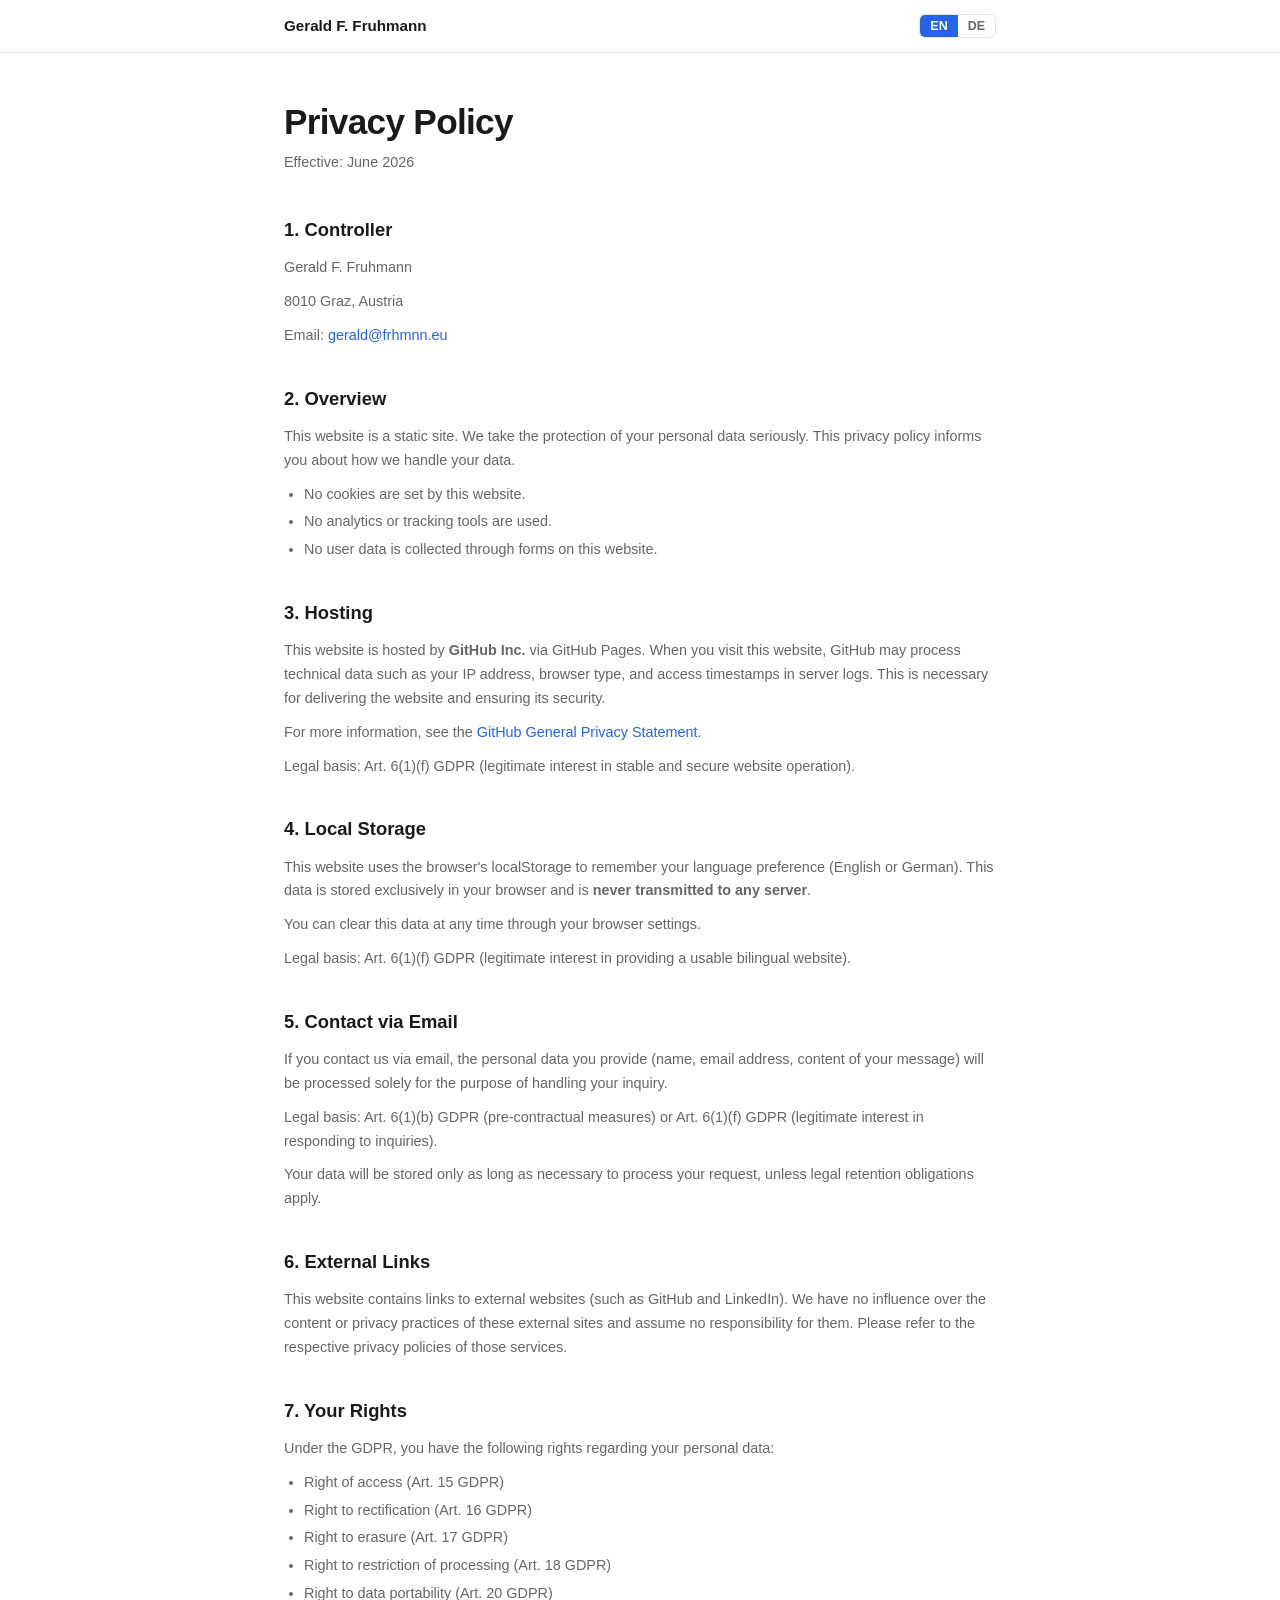
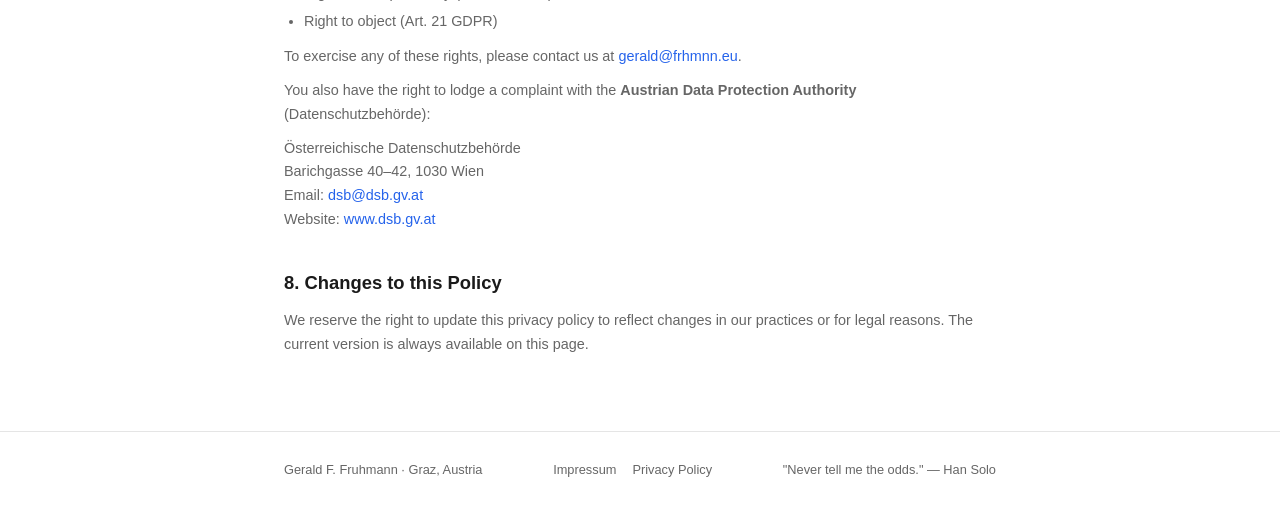
==== datenschutz.html @ 064fef0f "added Data-Protection and Imprint" ====
<!DOCTYPE html>
<html lang="en">
<head>
  <meta charset="UTF-8" />
  <meta name="viewport" content="width=device-width, initial-scale=1.0" />
  <title>Datenschutz — Gerald F. Fruhmann</title>
  <meta name="description" content="Datenschutzerkl&auml;rung / Privacy Policy for Gerald F. Fruhmann — AI, Compliance & Technology Consulting, Graz, Austria." />
  <link rel="canonical" href="https://gerfru.github.io/datenschutz" />
  <meta name="robots" content="noindex, follow" />

  <!-- Favicon -->
  <link rel="icon" type="image/svg+xml" href="data:image/svg+xml,%3Csvg xmlns='http://www.w3.org/2000/svg' viewBox='0 0 64 64'%3E%3Crect width='64' height='64' rx='14' fill='%232563eb'/%3E%3Ctext x='32' y='41' font-family='-apple-system,BlinkMacSystemFont,sans-serif' font-size='28' font-weight='700' fill='white' text-anchor='middle'%3EGF%3C/text%3E%3C/svg%3E" />

  <link rel="stylesheet" href="style.css" />
</head>
<body>

  <a class="skip-link" href="#content">Skip to content</a>

  <nav role="navigation" aria-label="Main navigation">
    <div class="container">
      <a class="nav-name" href="/">Gerald F. Fruhmann</a>
      <div class="nav-right">
        <div class="lang-toggle" role="group" aria-label="Language">
          <button data-lang="en" class="active" aria-pressed="true">EN</button>
          <button data-lang="de" aria-pressed="false">DE</button>
        </div>
      </div>
    </div>
  </nav>

  <main id="content" class="container" style="padding-top:48px; padding-bottom:64px;">
    <div class="legal-content">

      <!-- ── English ── -->
      <div lang="en">
        <h1>Privacy Policy</h1>
        <p class="legal-subtitle">Effective: June 2026</p>

        <h2>1. Controller</h2>
        <p>Gerald F. Fruhmann</p>
        <p>8010 Graz, Austria</p>
        <p>Email: <a href="mailto:gerald@frhmnn.eu">gerald@frhmnn.eu</a></p>

        <h2>2. Overview</h2>
        <p>This website is a static site. We take the protection of your personal data seriously. This privacy policy informs you about how we handle your data.</p>
        <ul>
          <li>No cookies are set by this website.</li>
          <li>No analytics or tracking tools are used.</li>
          <li>No user data is collected through forms on this website.</li>
        </ul>

        <h2>3. Hosting</h2>
        <p>This website is hosted by <strong>GitHub Inc.</strong> via GitHub Pages. When you visit this website, GitHub may process technical data such as your IP address, browser type, and access timestamps in server logs. This is necessary for delivering the website and ensuring its security.</p>
        <p>For more information, see the <a href="https://docs.github.com/en/site-policy/privacy-policies/github-general-privacy-statement" target="_blank" rel="noopener">GitHub General Privacy Statement</a>.</p>
        <p>Legal basis: Art. 6(1)(f) GDPR (legitimate interest in stable and secure website operation).</p>

        <h2>4. Local Storage</h2>
        <p>This website uses the browser's localStorage to remember your language preference (English or German). This data is stored exclusively in your browser and is <strong>never transmitted to any server</strong>.</p>
        <p>You can clear this data at any time through your browser settings.</p>
        <p>Legal basis: Art. 6(1)(f) GDPR (legitimate interest in providing a usable bilingual website).</p>

        <h2>5. Contact via Email</h2>
        <p>If you contact us via email, the personal data you provide (name, email address, content of your message) will be processed solely for the purpose of handling your inquiry.</p>
        <p>Legal basis: Art. 6(1)(b) GDPR (pre-contractual measures) or Art. 6(1)(f) GDPR (legitimate interest in responding to inquiries).</p>
        <p>Your data will be stored only as long as necessary to process your request, unless legal retention obligations apply.</p>

        <h2>6. External Links</h2>
        <p>This website contains links to external websites (such as GitHub and LinkedIn). We have no influence over the content or privacy practices of these external sites and assume no responsibility for them. Please refer to the respective privacy policies of those services.</p>

        <h2>7. Your Rights</h2>
        <p>Under the GDPR, you have the following rights regarding your personal data:</p>
        <ul>
          <li>Right of access (Art. 15 GDPR)</li>
          <li>Right to rectification (Art. 16 GDPR)</li>
          <li>Right to erasure (Art. 17 GDPR)</li>
          <li>Right to restriction of processing (Art. 18 GDPR)</li>
          <li>Right to data portability (Art. 20 GDPR)</li>
          <li>Right to object (Art. 21 GDPR)</li>
        </ul>
        <p>To exercise any of these rights, please contact us at <a href="mailto:gerald@frhmnn.eu">gerald@frhmnn.eu</a>.</p>
        <p>You also have the right to lodge a complaint with the <strong>Austrian Data Protection Authority</strong> (Datenschutzbeh&ouml;rde):</p>
        <p>&Ouml;sterreichische Datenschutzbeh&ouml;rde<br>Barichgasse 40&ndash;42, 1030 Wien<br>Email: <a href="mailto:dsb@dsb.gv.at">dsb@dsb.gv.at</a><br>Website: <a href="https://www.dsb.gv.at" target="_blank" rel="noopener">www.dsb.gv.at</a></p>

        <h2>8. Changes to this Policy</h2>
        <p>We reserve the right to update this privacy policy to reflect changes in our practices or for legal reasons. The current version is always available on this page.</p>
      </div>

      <!-- ── Deutsch ── -->
      <div lang="de">
        <h1>Datenschutzerkl&auml;rung</h1>
        <p class="legal-subtitle">Stand: Juni 2026</p>

        <h2>1. Verantwortlicher</h2>
        <p>Gerald F. Fruhmann</p>
        <p>8010 Graz, &Ouml;sterreich</p>
        <p>E-Mail: <a href="mailto:gerald@frhmnn.eu">gerald@frhmnn.eu</a></p>

        <h2>2. &Uuml;berblick</h2>
        <p>Diese Website ist eine statische Webseite. Der Schutz Ihrer personenbezogenen Daten ist uns ein wichtiges Anliegen. Diese Datenschutzerkl&auml;rung informiert Sie dar&uuml;ber, wie wir mit Ihren Daten umgehen.</p>
        <ul>
          <li>Diese Website setzt keine Cookies.</li>
          <li>Es werden keine Analyse- oder Tracking-Tools verwendet.</li>
          <li>Es werden keine Nutzerdaten &uuml;ber Formulare erhoben.</li>
        </ul>

        <h2>3. Hosting</h2>
        <p>Diese Website wird von <strong>GitHub Inc.</strong> &uuml;ber GitHub Pages gehostet. Beim Besuch dieser Website kann GitHub technische Daten wie Ihre IP-Adresse, den Browsertyp und Zugriffszeitpunkte in Server-Logfiles verarbeiten. Dies ist f&uuml;r die Bereitstellung der Website und die Gew&auml;hrleistung ihrer Sicherheit erforderlich.</p>
        <p>Weitere Informationen finden Sie in der <a href="https://docs.github.com/en/site-policy/privacy-policies/github-general-privacy-statement" target="_blank" rel="noopener">Datenschutzerkl&auml;rung von GitHub</a>.</p>
        <p>Rechtsgrundlage: Art. 6 Abs. 1 lit. f DSGVO (berechtigtes Interesse an einem stabilen und sicheren Websitebetrieb).</p>

        <h2>4. Lokaler Speicher (localStorage)</h2>
        <p>Diese Website nutzt den localStorage des Browsers, um Ihre Spracheinstellung (Englisch oder Deutsch) zu speichern. Diese Daten werden ausschlie&szlig;lich in Ihrem Browser gespeichert und <strong>niemals an einen Server &uuml;bertragen</strong>.</p>
        <p>Sie k&ouml;nnen diese Daten jederzeit &uuml;ber Ihre Browsereinstellungen l&ouml;schen.</p>
        <p>Rechtsgrundlage: Art. 6 Abs. 1 lit. f DSGVO (berechtigtes Interesse an einer benutzerfreundlichen zweisprachigen Website).</p>

        <h2>5. Kontaktaufnahme per E-Mail</h2>
        <p>Wenn Sie uns per E-Mail kontaktieren, werden die von Ihnen mitgeteilten personenbezogenen Daten (Name, E-Mail-Adresse, Nachrichteninhalt) ausschlie&szlig;lich zur Bearbeitung Ihrer Anfrage verarbeitet.</p>
        <p>Rechtsgrundlage: Art. 6 Abs. 1 lit. b DSGVO (vorvertragliche Ma&szlig;nahmen) bzw. Art. 6 Abs. 1 lit. f DSGVO (berechtigtes Interesse an der Beantwortung von Anfragen).</p>
        <p>Ihre Daten werden nur so lange gespeichert, wie es f&uuml;r die Bearbeitung Ihres Anliegens erforderlich ist, sofern keine gesetzlichen Aufbewahrungspflichten bestehen.</p>

        <h2>6. Externe Links</h2>
        <p>Diese Website enth&auml;lt Links zu externen Websites (etwa GitHub und LinkedIn). Auf die Inhalte und Datenschutzpraktiken dieser externen Seiten haben wir keinen Einfluss und &uuml;bernehmen daf&uuml;r keine Verantwortung. Bitte beachten Sie die jeweiligen Datenschutzerkl&auml;rungen dieser Dienste.</p>

        <h2>7. Ihre Rechte</h2>
        <p>Ihnen stehen gem&auml;&szlig; der DSGVO folgende Rechte hinsichtlich Ihrer personenbezogenen Daten zu:</p>
        <ul>
          <li>Auskunftsrecht (Art. 15 DSGVO)</li>
          <li>Recht auf Berichtigung (Art. 16 DSGVO)</li>
          <li>Recht auf L&ouml;schung (Art. 17 DSGVO)</li>
          <li>Recht auf Einschr&auml;nkung der Verarbeitung (Art. 18 DSGVO)</li>
          <li>Recht auf Daten&uuml;bertragbarkeit (Art. 20 DSGVO)</li>
          <li>Widerspruchsrecht (Art. 21 DSGVO)</li>
        </ul>
        <p>Zur Aus&uuml;bung Ihrer Rechte wenden Sie sich bitte an <a href="mailto:gerald@frhmnn.eu">gerald@frhmnn.eu</a>.</p>
        <p>Sie haben au&szlig;erdem das Recht, Beschwerde bei der <strong>&Ouml;sterreichischen Datenschutzbeh&ouml;rde</strong> einzureichen:</p>
        <p>&Ouml;sterreichische Datenschutzbeh&ouml;rde<br>Barichgasse 40&ndash;42, 1030 Wien<br>E-Mail: <a href="mailto:dsb@dsb.gv.at">dsb@dsb.gv.at</a><br>Website: <a href="https://www.dsb.gv.at" target="_blank" rel="noopener">www.dsb.gv.at</a></p>

        <h2>8. &Auml;nderungen dieser Erkl&auml;rung</h2>
        <p>Wir behalten uns vor, diese Datenschutzerkl&auml;rung bei Bedarf anzupassen, um &Auml;nderungen unserer Praktiken oder rechtlichen Anforderungen zu ber&uuml;cksichtigen. Die jeweils aktuelle Fassung ist stets auf dieser Seite abrufbar.</p>
      </div>

    </div>
  </main>

  <footer>
    <div class="container">
      <p>Gerald F. Fruhmann · Graz, Austria</p>
      <div class="footer-legal">
        <a href="/impressum">Impressum</a>
        <a href="/datenschutz"><span lang="en">Privacy Policy</span><span lang="de">Datenschutz</span></a>
      </div>
      <p lang="en">"Never tell me the odds." — Han Solo</p>
      <p lang="de">&bdquo;Sag mir niemals wie meine Chancen stehen.&ldquo; &mdash; Han Solo</p>
    </div>
  </footer>

  <script>
    document.addEventListener('DOMContentLoaded', function() {
      var saved = localStorage.getItem('lang');
      var browser = navigator.language.startsWith('de') ? 'de' : 'en';
      var lang = saved || browser;

      function setLang(l) {
        document.documentElement.lang = l;
        localStorage.setItem('lang', l);
        document.querySelectorAll('.lang-toggle button').forEach(function(btn) {
          var isActive = btn.dataset.lang === l;
          btn.classList.toggle('active', isActive);
          btn.setAttribute('aria-pressed', isActive);
        });
      }

      setLang(lang);

      document.querySelector('.lang-toggle').addEventListener('click', function(e) {
        if (e.target.dataset.lang) setLang(e.target.dataset.lang);
      });
    });
  </script>

</body>
</html>
---- style.css ----
/* ── Reset & Variables ────────────────────────────── */
*, *::before, *::after { box-sizing: border-box; margin: 0; padding: 0; }

:root {
  --text:    #1a1a1a;
  --muted:   #666;
  --border:  #e5e5e5;
  --bg:      #ffffff;
  --bg-soft: #f8f8f8;
  --accent:  #2563eb;
  --radius:  6px;
}

html { font-size: 16px; scroll-behavior: smooth; }

body {
  font-family: -apple-system, BlinkMacSystemFont, "Segoe UI", Helvetica, Arial, sans-serif;
  color: var(--text);
  background: var(--bg);
  line-height: 1.6;
  -webkit-font-smoothing: antialiased;
}

a { color: var(--accent); text-decoration: none; }
a:hover { text-decoration: underline; }

/* ── Language Toggle ─────────────────────────────── */
html[lang="en"] [lang="de"] { display: none; }
html[lang="de"] [lang="en"] { display: none; }

.lang-toggle {
  display: inline-flex;
  align-items: center;
  gap: 0;
  border: 1px solid var(--border);
  border-radius: var(--radius);
  overflow: hidden;
  font-size: 0.78rem;
  font-weight: 600;
  cursor: pointer;
  margin-left: 16px;
}

.lang-toggle button {
  background: none;
  border: none;
  padding: 4px 10px;
  font-size: 0.78rem;
  font-weight: 600;
  cursor: pointer;
  color: var(--muted);
  transition: background 0.15s, color 0.15s;
  font-family: inherit;
}

.lang-toggle button.active {
  background: var(--accent);
  color: #fff;
}

.lang-toggle button:hover:not(.active) {
  background: var(--bg-soft);
  color: var(--text);
}

/* ── Accessibility ────────────────────────────────── */
.skip-link {
  position: absolute;
  top: -100%;
  left: 16px;
  padding: 8px 16px;
  background: var(--accent);
  color: #fff;
  border-radius: var(--radius);
  font-size: 0.85rem;
  font-weight: 500;
  z-index: 100;
  transition: top 0.15s;
}

.skip-link:focus {
  top: 8px;
  text-decoration: none;
}

:focus-visible {
  outline: 2px solid var(--accent);
  outline-offset: 2px;
}

/* ── Layout ─────────────────────────────────────── */
.container {
  max-width: 760px;
  margin: 0 auto;
  padding: 0 24px;
}

/* ── Nav ─────────────────────────────────────────── */
nav {
  position: sticky;
  top: 0;
  z-index: 10;
  background: rgba(255,255,255,0.92);
  backdrop-filter: blur(8px);
  border-bottom: 1px solid var(--border);
}

nav .container {
  display: flex;
  align-items: center;
  justify-content: space-between;
  height: 52px;
}

.nav-name {
  font-weight: 600;
  font-size: 0.95rem;
  color: var(--text);
  text-decoration: none;
}

.nav-name:hover {
  text-decoration: none;
}

.nav-right {
  display: flex;
  align-items: center;
  gap: 0;
}

.nav-links {
  display: flex;
  gap: 24px;
  list-style: none;
}

.nav-links a {
  font-size: 0.85rem;
  color: var(--muted);
}

.nav-links a:hover { color: var(--text); text-decoration: none; }

/* ── Footer ───────────────────────────────────────── */
footer {
  border-top: 1px solid var(--border);
  padding: 28px 0;
}

footer .container {
  display: flex;
  justify-content: space-between;
  align-items: center;
  flex-wrap: wrap;
  gap: 8px;
}

footer p { font-size: 0.8rem; color: var(--muted); }

.footer-legal {
  display: flex;
  gap: 16px;
  font-size: 0.8rem;
}

.footer-legal a {
  color: var(--muted);
  text-decoration: none;
}

.footer-legal a:hover {
  color: var(--text);
  text-decoration: underline;
}

/* ── Legal page content ───────────────────────────── */
.legal-content h1 {
  font-size: clamp(1.6rem, 4vw, 2.2rem);
  font-weight: 700;
  line-height: 1.2;
  letter-spacing: -0.02em;
  margin-bottom: 8px;
}

.legal-content .legal-subtitle {
  font-size: 0.9rem;
  color: var(--muted);
  margin-bottom: 40px;
}

.legal-content h2 {
  font-size: 1.15rem;
  font-weight: 600;
  margin-top: 36px;
  margin-bottom: 12px;
}

.legal-content p {
  font-size: 0.9rem;
  color: var(--muted);
  margin-bottom: 10px;
  line-height: 1.65;
}

.legal-content ul {
  margin-left: 20px;
  margin-bottom: 12px;
}

.legal-content li {
  font-size: 0.9rem;
  color: var(--muted);
  line-height: 1.65;
  margin-bottom: 4px;
}

.legal-content a {
  color: var(--accent);
}

.legal-content .placeholder {
  background: #fff3cd;
  border: 1px dashed #ffc107;
  border-radius: var(--radius);
  padding: 2px 8px;
  font-size: 0.85rem;
  color: #856404;
}

/* ── Responsive ───────────────────────────────────── */
@media (max-width: 600px) {
  .nav-links { gap: 16px; }
}
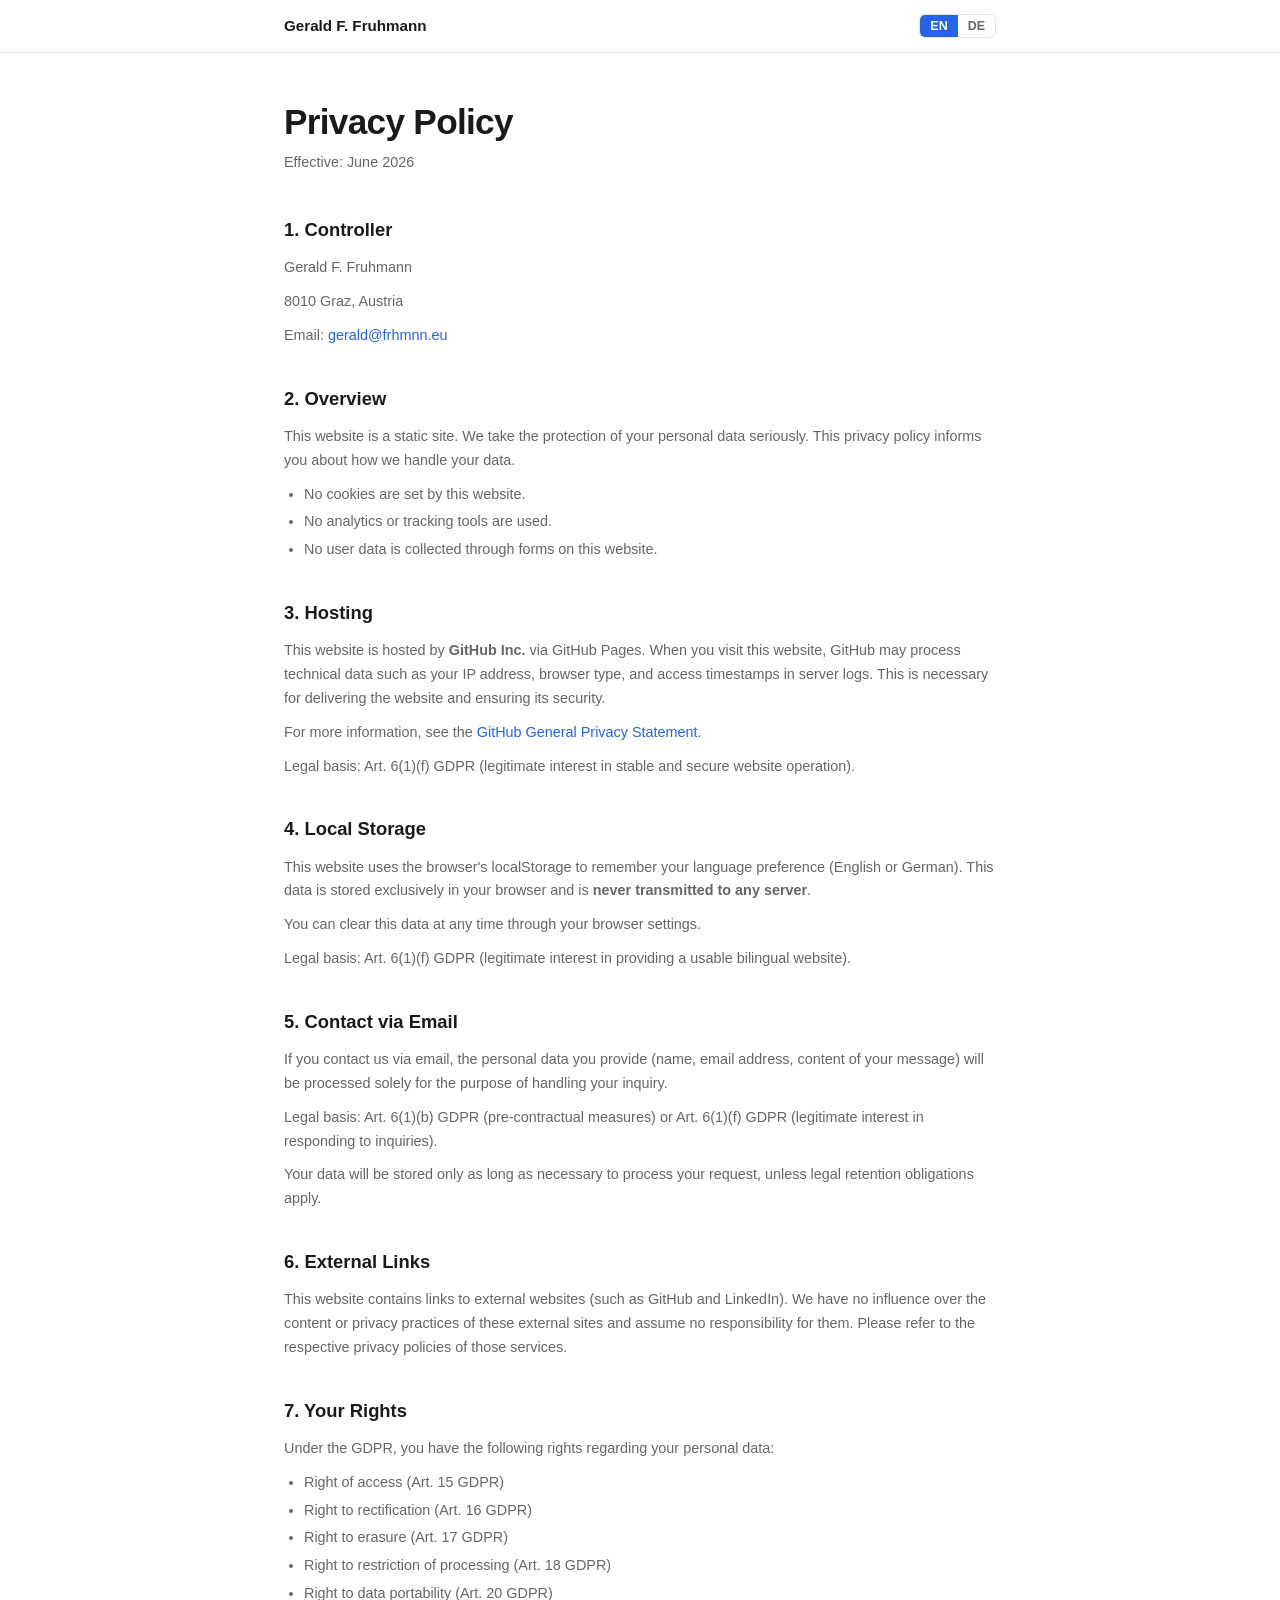
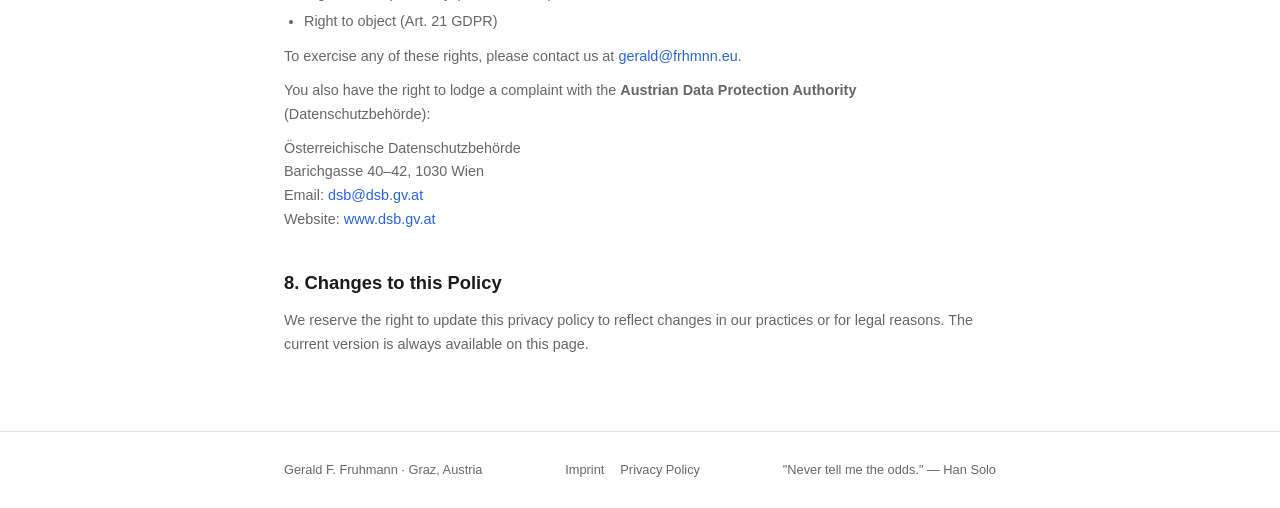
==== commit 7b21da2e: "fix spelling error" ====
--- a/datenschutz.html
+++ b/datenschutz.html
@@ -147,7 +147,7 @@
     <div class="container">
       <p>Gerald F. Fruhmann · Graz, Austria</p>
       <div class="footer-legal">
-        <a href="/impressum">Impressum</a>
+        <a href="/impressum"><span lang="en">Imprint</span><span lang="de">Impressum</span></a>
         <a href="/datenschutz"><span lang="en">Privacy Policy</span><span lang="de">Datenschutz</span></a>
       </div>
       <p lang="en">"Never tell me the odds." — Han Solo</p>
